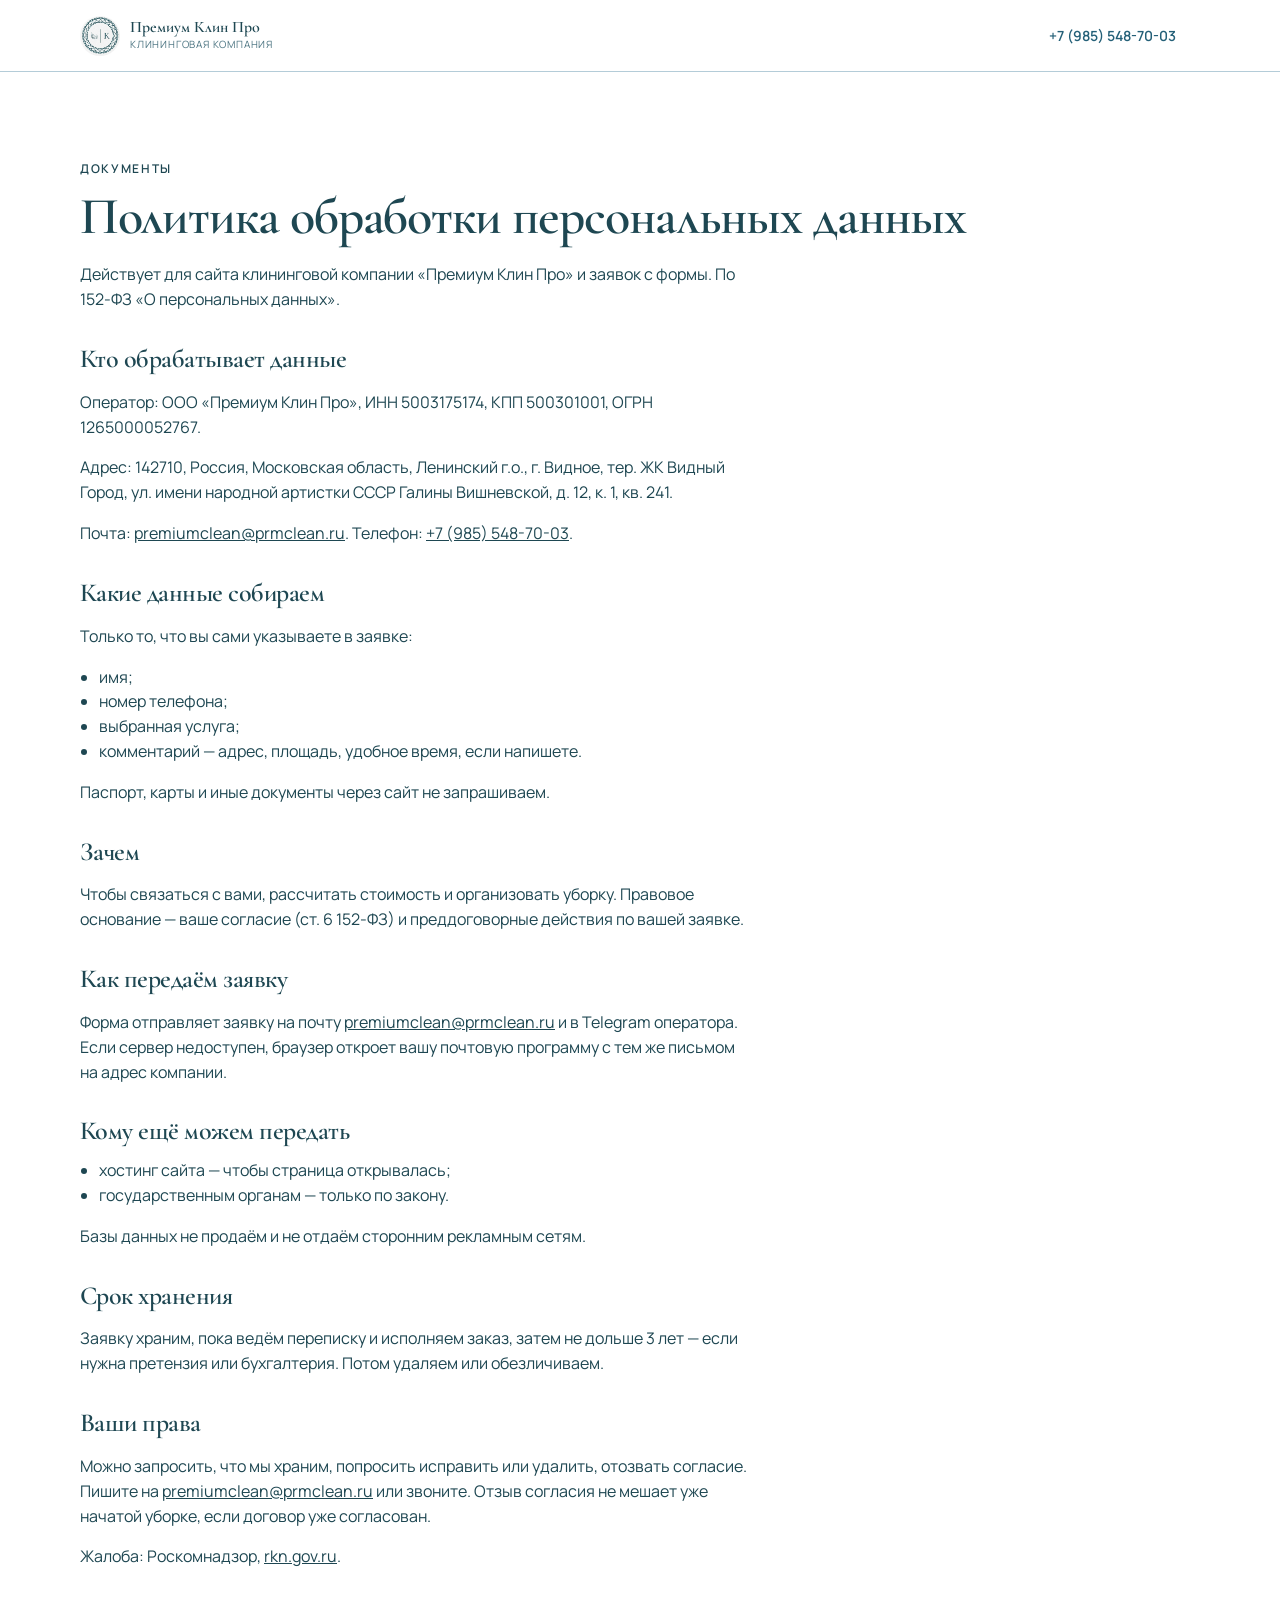
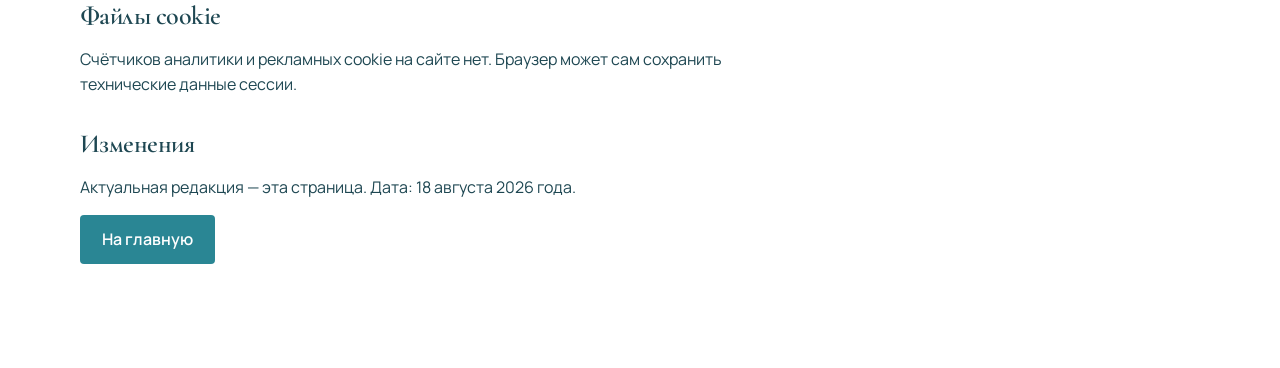
==== privacy.html @ 0f61fa1c "feat: заявка на почту, не в WhatsApp Co-authored-by: Cursor <cursoragent@cursor.com>" ====
<!DOCTYPE html>
<html lang="ru">
<head>
  <meta charset="utf-8" />
  <meta name="viewport" content="width=device-width, initial-scale=1" />
  <meta name="robots" content="noindex, nofollow" />
  <title>Политика персональных данных — Премиум Клин Про</title>
  <link rel="icon" href="img/favicon.svg" type="image/svg+xml" />
  <link rel="preconnect" href="https://fonts.googleapis.com" />
  <link rel="preconnect" href="https://fonts.gstatic.com" crossorigin />
  <link href="https://fonts.googleapis.com/css2?family=Cormorant+Garamond:wght@600&family=Manrope:wght@400;600&display=swap&subset=cyrillic" rel="stylesheet" />
  <link rel="stylesheet" href="css/styles.css?v=5" />
</head>
<body>
  <header class="header">
    <div class="container header__inner">
      <a class="logo" href="index.html">
        <img src="img/logo-mark.jpg" alt="" width="40" height="40" />
        <span class="logo__text">
          <span class="logo__name">Премиум Клин Про</span>
          <span class="logo__sub">Клининговая компания</span>
        </span>
      </a>
      <a class="header__phone" href="tel:+79855487003">+7 (985) 548-70-03</a>
    </div>
  </header>
  <main class="section section--white">
    <div class="container doc">
      <p class="eyebrow">Документы</p>
      <h1>Политика обработки персональных данных</h1>
      <p class="lead">Действует для сайта клининговой компании «Премиум Клин Про» и заявок с формы. По 152-ФЗ «О персональных данных».</p>

      <h2>Кто обрабатывает данные</h2>
      <p>Оператор: ООО «Премиум Клин Про», ИНН 5003175174, КПП 500301001, ОГРН 1265000052767.</p>
      <p>Адрес: 142710, Россия, Московская область, Ленинский г.о., г. Видное, тер. ЖК Видный Город, ул. имени народной артистки СССР Галины Вишневской, д. 12, к. 1, кв. 241.</p>
      <p>Почта: <a href="mailto:premiumclean@prmclean.ru">premiumclean@prmclean.ru</a>. Телефон: <a href="tel:+79855487003">+7 (985) 548-70-03</a>.</p>

      <h2>Какие данные собираем</h2>
      <p>Только то, что вы сами указываете в заявке:</p>
      <ul>
        <li>имя;</li>
        <li>номер телефона;</li>
        <li>выбранная услуга;</li>
        <li>комментарий — адрес, площадь, удобное время, если напишете.</li>
      </ul>
      <p>Паспорт, карты и иные документы через сайт не запрашиваем.</p>

      <h2>Зачем</h2>
      <p>Чтобы связаться с вами, рассчитать стоимость и организовать уборку. Правовое основание — ваше согласие (ст. 6 152-ФЗ) и преддоговорные действия по вашей заявке.</p>

      <h2>Как передаём заявку</h2>
      <p>Форма отправляет заявку на почту <a href="mailto:premiumclean@prmclean.ru">premiumclean@prmclean.ru</a> и в Telegram оператора. Если сервер недоступен, браузер откроет вашу почтовую программу с тем же письмом на адрес компании.</p>

      <h2>Кому ещё можем передать</h2>
      <ul>
        <li>хостинг сайта — чтобы страница открывалась;</li>
        <li>государственным органам — только по закону.</li>
      </ul>
      <p>Базы данных не продаём и не отдаём сторонним рекламным сетям.</p>

      <h2>Срок хранения</h2>
      <p>Заявку храним, пока ведём переписку и исполняем заказ, затем не дольше 3 лет — если нужна претензия или бухгалтерия. Потом удаляем или обезличиваем.</p>

      <h2>Ваши права</h2>
      <p>Можно запросить, что мы храним, попросить исправить или удалить, отозвать согласие. Пишите на <a href="mailto:premiumclean@prmclean.ru">premiumclean@prmclean.ru</a> или звоните. Отзыв согласия не мешает уже начатой уборке, если договор уже согласован.</p>
      <p>Жалоба: Роскомнадзор, <a href="https://rkn.gov.ru/">rkn.gov.ru</a>.</p>

      <h2>Файлы cookie</h2>
      <p>Счётчиков аналитики и рекламных cookie на сайте нет. Браузер может сам сохранить технические данные сессии.</p>

      <h2>Изменения</h2>
      <p>Актуальная редакция — эта страница. Дата: 18 августа 2026 года.</p>

      <p><a class="btn" href="index.html">На главную</a></p>
    </div>
  </main>
</body>
</html>
---- css/styles.css ----
:root {
  --brand: #2a8694;
  --brand-dark: #246078;
  --brand-mid: #4aa3b0;
  --brand-soft: #d4eef2;
  --wave: #b4d4dc;
  --paper: #eef7f9;
  --white: #fff;
  --ink: #1e4752;
  --muted: #4a7380;
  --line: #b4ccd8;
  --shadow: 0 12px 32px rgba(36, 96, 120, 0.1);
  --serif: "Cormorant Garamond", "Times New Roman", serif;
  --sans: "Manrope", "Segoe UI", sans-serif;
  --container: 1120px;
  --header-h: 64px;
  --radius: 4px;
  --gutter-fab: 64px;
}

*,
*::before,
*::after {
  box-sizing: border-box;
}

html {
  scroll-behavior: smooth;
}

html,
body {
  margin: 0;
  padding: 0;
}

body {
  font-family: var(--sans);
  color: var(--ink);
  background: var(--paper);
  line-height: 1.55;
  -webkit-font-smoothing: antialiased;
}

body.is-menu-open {
  overflow: hidden;
}

img {
  max-width: 100%;
  height: auto;
  display: block;
}

a {
  color: inherit;
}

button,
input,
select,
textarea {
  font: inherit;
}

.container {
  width: min(calc(100% - 32px), var(--container));
  margin-inline: auto;
}

.visually-hidden {
  position: absolute;
  width: 1px;
  height: 1px;
  padding: 0;
  margin: -1px;
  overflow: hidden;
  clip: rect(0, 0, 0, 0);
  border: 0;
}

.section {
  padding: 64px 0;
}

@media (max-width: 719px) {
  .section--brand {
    padding-bottom: calc(72px + var(--gutter-fab));
  }
}

.section--paper {
  background: var(--paper);
}

.section--white {
  background: var(--white);
}

.section--brand {
  background:
    radial-gradient(80% 90% at 100% 0%, #3d9aa8 0%, transparent 50%),
    linear-gradient(165deg, #246078 0%, #2a8694 100%);
  color: var(--white);
}

.eyebrow {
  margin: 0 0 8px;
  font-size: 12px;
  font-weight: 600;
  letter-spacing: 0.14em;
  text-transform: uppercase;
  color: var(--brand);
}

.section--brand .eyebrow {
  color: #c5e8ee;
}

.lead--on-brand {
  color: #d7eef2;
}

.contacts__title {
  margin: 0 0 8px;
  font-family: var(--serif);
  font-size: 24px;
  font-weight: 600;
}

.doc h2 {
  margin: 32px 0 12px;
  font-size: 26px;
}

.doc p,
.doc li {
  max-width: 42em;
  color: var(--ink);
}

.doc ul {
  margin: 0 0 16px;
  padding-left: 1.2em;
}

h1,
h2,
.display {
  font-family: var(--serif);
  font-weight: 600;
  letter-spacing: -0.02em;
  line-height: 1.15;
}

h1 {
  margin: 0 0 16px;
  font-size: clamp(32px, 7vw, 52px);
}

h2 {
  margin: 0 0 12px;
  font-size: clamp(28px, 5vw, 40px);
}

.lead {
  margin: 0 0 24px;
  color: var(--muted);
  max-width: 42em;
}

.btn {
  display: inline-flex;
  align-items: center;
  justify-content: center;
  min-height: 48px;
  padding: 12px 22px;
  border: 0;
  border-radius: var(--radius);
  background: var(--brand);
  color: var(--white);
  text-decoration: none;
  font-weight: 600;
  cursor: pointer;
}

.btn:hover {
  background: var(--brand-dark);
}

.btn--ghost {
  background: transparent;
  color: var(--brand-dark);
  border: 1px solid var(--brand);
}

.btn--ghost:hover {
  background: var(--brand-soft);
}

.btn--light {
  background: var(--white);
  color: var(--brand-dark);
}

.btn--light:hover {
  background: var(--brand-soft);
}

.btn-row {
  display: flex;
  flex-wrap: wrap;
  gap: 12px;
}

/* Header */

.header {
  position: sticky;
  top: 0;
  z-index: 40;
  height: var(--header-h);
  background: var(--white);
  border-bottom: 1px solid var(--line);
}

.header__inner {
  display: flex;
  align-items: center;
  justify-content: space-between;
  height: var(--header-h);
  gap: 12px;
}

.logo {
  display: flex;
  align-items: center;
  gap: 10px;
  text-decoration: none;
  min-width: 0;
}

.logo img {
  width: 40px;
  height: 40px;
  object-fit: cover;
  border-radius: 50%;
}

.logo__text {
  display: flex;
  flex-direction: column;
  min-width: 0;
}

.logo__name {
  font-family: var(--serif);
  font-size: 16px;
  font-weight: 600;
  line-height: 1.1;
}

.logo__sub {
  font-size: 10px;
  letter-spacing: 0.08em;
  text-transform: uppercase;
  color: var(--muted);
}

.header__phone {
  display: none;
  color: var(--brand-dark);
  text-decoration: none;
  font-weight: 600;
  font-size: 14px;
  white-space: nowrap;
}

.burger {
  width: 44px;
  height: 44px;
  border: 0;
  background: transparent;
  padding: 0;
  cursor: pointer;
}

.burger span,
.burger span::before,
.burger span::after {
  display: block;
  width: 22px;
  height: 2px;
  background: var(--ink);
  position: relative;
  margin: 0 auto;
}

.burger span::before,
.burger span::after {
  content: "";
  position: absolute;
  left: 0;
}

.burger span::before {
  top: -7px;
}

.burger span::after {
  top: 7px;
}

.nav-backdrop {
  display: none;
  position: fixed;
  inset: var(--header-h) 0 0;
  background: rgba(26, 47, 56, 0.45);
  z-index: 30;
}

.nav {
  display: none;
  position: fixed;
  top: var(--header-h);
  right: 0;
  bottom: 0;
  width: min(100%, 320px);
  background: var(--white);
  z-index: 35;
  padding: 24px 20px 96px;
  overflow: auto;
}

body.is-menu-open .nav,
body.is-menu-open .nav-backdrop {
  display: block;
}

.nav a {
  display: block;
  padding: 12px 0;
  text-decoration: none;
  border-bottom: 1px solid var(--brand-soft);
  font-weight: 500;
}

.nav a.btn {
  display: flex;
  align-items: center;
  justify-content: center;
  margin-top: 20px;
  padding: 12px 22px;
  border-bottom: 0;
  line-height: 1;
}

/* Hero */

.hero {
  position: relative;
  padding: 32px 0 72px;
  background:
    radial-gradient(90% 70% at 88% 12%, rgba(74, 163, 176, 0.22), transparent 58%),
    linear-gradient(180deg, #f7fcfd 0%, #e4f4f7 72%, #cfe8ee 100%);
  overflow: hidden;
}

.hero::after {
  content: "";
  position: absolute;
  left: 0;
  right: 0;
  bottom: -1px;
  height: 56px;
  background: url("data:image/svg+xml,%3Csvg xmlns='http://www.w3.org/2000/svg' viewBox='0 0 1440 80' preserveAspectRatio='none'%3E%3Cpath fill='%23ffffff' d='M0 48c240 32 480-32 720-8s480-32 720 0v40H0z'/%3E%3C/svg%3E") center / 100% 100% no-repeat;
  pointer-events: none;
}

.hero__grid {
  display: grid;
  gap: 28px;
}

.hero__mark {
  width: min(220px, 56vw);
  margin: 0 auto;
  border-radius: 50%;
}

.hero__price {
  margin: 0 0 20px;
  font-size: 18px;
  font-weight: 600;
}

.hero__price strong {
  color: var(--brand);
}

.hero__note {
  margin: 16px 0 0;
  font-size: 13px;
  color: var(--muted);
}

/* Cards */

.grid-3,
.grid-2 {
  display: grid;
  gap: 16px;
}

.card {
  min-width: 0;
  padding: 20px;
  background: var(--white);
  border: 1px solid var(--line);
}

.section--white .card {
  background: var(--paper);
}

.card h3 {
  margin: 0 0 8px;
  font-family: var(--serif);
  font-size: 22px;
  font-weight: 600;
}

.card p {
  margin: 0;
  color: var(--muted);
  font-size: 14px;
}

.card .from {
  display: block;
  margin-top: 12px;
  font-weight: 600;
  color: var(--brand);
}

/* Prices */

.price-block + .price-block {
  margin-top: 32px;
}

.price-block h3 {
  margin: 0 0 12px;
  font-family: var(--serif);
  font-size: 24px;
}

.price-row {
  display: grid;
  grid-template-columns: auto minmax(0, 1fr) auto;
  gap: 8px;
  align-items: baseline;
  padding: 8px 0;
  min-width: 0;
}

.price-row span:first-child {
  min-width: 0;
}

.price-row .dots {
  border-bottom: 1px dotted var(--line);
  min-width: 12px;
}

.price-row .sum {
  font-weight: 600;
  white-space: nowrap;
}

.price-note {
  margin: 16px 0 0;
  font-size: 13px;
  color: var(--muted);
}

/* Why */

.why-list {
  display: grid;
  gap: 12px;
  margin: 0;
  padding: 0;
  list-style: none;
}

.why-list li {
  display: grid;
  grid-template-columns: 28px 1fr;
  gap: 12px;
  align-items: start;
  min-width: 0;
}

.why-list i {
  width: 28px;
  height: 28px;
  border-radius: 50%;
  background: var(--brand-soft);
  color: var(--brand);
  font-style: normal;
  font-size: 14px;
  font-weight: 700;
  display: grid;
  place-items: center;
}

/* Steps */

.steps {
  display: grid;
  gap: 16px;
  margin: 0;
  padding: 0;
  list-style: none;
  counter-reset: step;
}

.steps li {
  min-width: 0;
  padding: 20px;
  background: var(--white);
  border: 1px solid var(--line);
  counter-increment: step;
}

.steps li::before {
  content: counter(step, decimal-leading-zero);
  display: block;
  margin-bottom: 8px;
  font-family: var(--serif);
  font-size: 28px;
  color: var(--brand);
}

/* Form */

.form {
  display: grid;
  gap: 12px;
}

.form label {
  display: grid;
  gap: 6px;
  font-size: 13px;
  font-weight: 600;
}

.form input,
.form select,
.form textarea {
  width: 100%;
  min-height: 48px;
  padding: 12px 14px;
  border: 1px solid var(--line);
  border-radius: var(--radius);
  background: var(--white);
  color: var(--ink);
}

.form textarea {
  min-height: 96px;
  resize: vertical;
}

.form__check {
  display: flex;
  gap: 10px;
  align-items: flex-start;
  font-weight: 400;
  color: var(--muted);
}

.section--brand .form__check {
  color: #e8f6f8;
}

.section--brand .form__check a {
  color: #fff;
  text-decoration: underline;
  text-underline-offset: 2px;
}

.form__check input {
  width: 18px;
  height: 18px;
  min-height: 0;
  margin-top: 2px;
}

.form__status {
  min-height: 1.4em;
  font-size: 14px;
}

.form__status.is-ok {
  color: #2a6a4a;
}

.form__status.is-err {
  color: #8a2a2a;
}

.section--brand .form__status.is-ok {
  color: #e5fff0;
}

.section--brand .form__status.is-err {
  color: #ffd6d6;
}

/* Contacts */

.contacts {
  display: grid;
  gap: 24px;
}

.contacts a {
  color: var(--brand-dark);
}

.req {
  margin: 0;
  font-size: 13px;
  color: var(--muted);
}

.req dt {
  font-weight: 600;
  color: var(--ink);
  margin-top: 10px;
}

.req dd {
  margin: 0;
}

/* Footer */

.footer {
  padding: 28px 0 calc(28px + var(--gutter-fab));
  background: linear-gradient(165deg, #1e5c6c 0%, #246078 55%, #2a8694 100%);
  color: #d7eef2;
  font-size: 13px;
}

.footer a {
  color: #fff;
}

.footer__top {
  display: grid;
  gap: 16px;
}

.footer__legal {
  margin: 16px 0 0;
  opacity: 0.8;
}

/* Sticky mobile bar */

.sticky-bar {
  position: fixed;
  left: 0;
  right: 0;
  bottom: 0;
  z-index: 25;
  display: grid;
  grid-template-columns: 1fr 1fr;
  gap: 8px;
  padding: 10px 16px calc(10px + env(safe-area-inset-bottom));
  background: var(--white);
  border-top: 1px solid var(--line);
}

.sticky-bar .btn {
  min-height: 44px;
  width: 100%;
}

@media (min-width: 720px) {
  :root {
    --header-h: 72px;
  }

  .section {
    padding: 88px 0;
  }

  .hero {
    padding: 56px 0 80px;
  }

  .hero__grid {
    grid-template-columns: 1.1fr 0.9fr;
    align-items: center;
  }

  .hero__mark {
    width: min(340px, 100%);
  }

  .grid-2 {
    grid-template-columns: 1fr 1fr;
  }

  .grid-3 {
    grid-template-columns: repeat(3, minmax(0, 1fr));
  }

  .steps {
    grid-template-columns: repeat(3, minmax(0, 1fr));
  }

  .contacts {
    grid-template-columns: 1.1fr 0.9fr;
  }

  .header__phone {
    display: inline;
    margin-left: auto;
    margin-right: 16px;
  }

  .burger {
    display: none;
  }

  .nav-backdrop {
    display: none !important;
  }

  .nav {
    display: flex;
    position: static;
    width: auto;
    padding: 0;
    overflow: visible;
    align-items: center;
    gap: 20px;
  }

  .nav a {
    display: inline;
    padding: 0;
    border: 0;
    font-size: 14px;
  }

  .nav a.btn {
    display: inline-flex;
    margin: 0;
    min-height: 40px;
    padding: 0 16px;
  }

  .section--brand {
    padding-bottom: 88px;
  }

  .sticky-bar {
    display: none;
  }

  .footer {
    padding-bottom: 28px;
  }

  .footer__top {
    grid-template-columns: 1fr auto;
    align-items: start;
  }
}

@media (min-width: 1024px) {
  .header__phone {
    margin-right: 24px;
  }
}
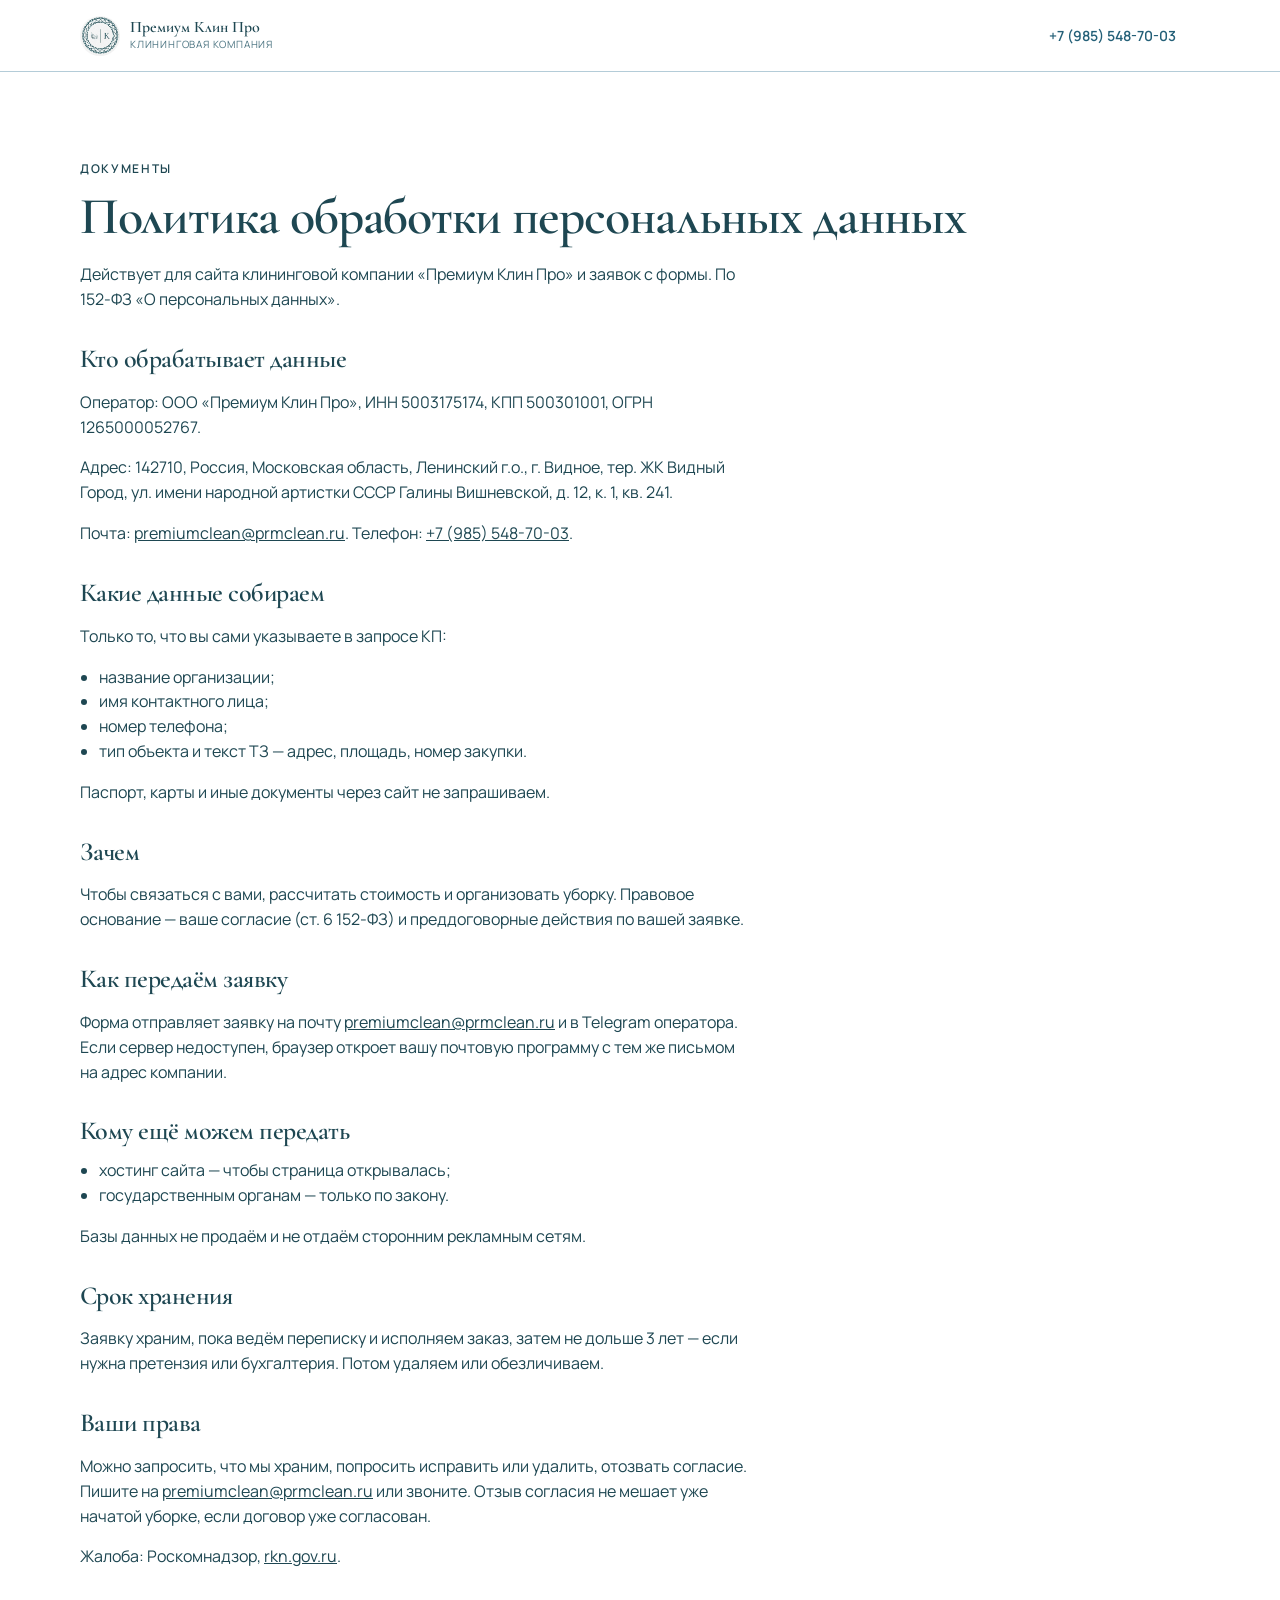
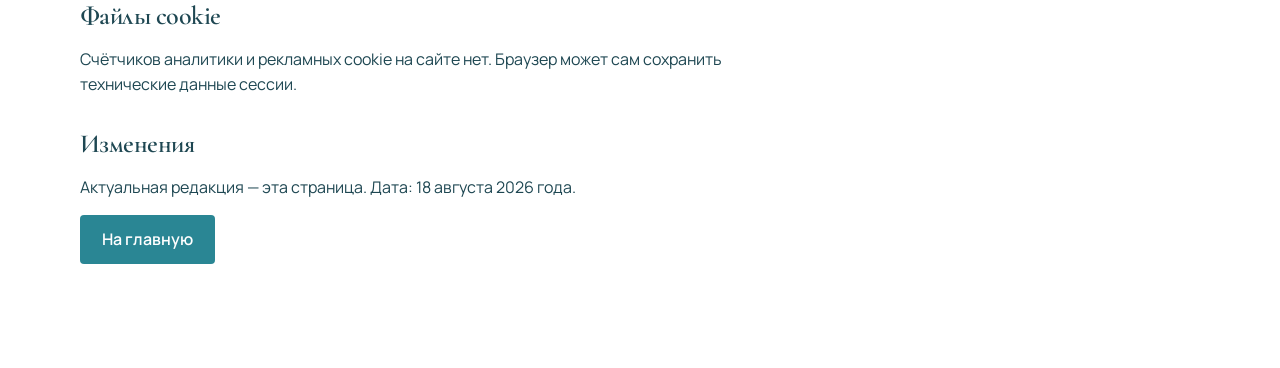
==== commit 48fc313a: "feat: визитка под госзаказчиков и тендеры Co-authored-by: Cursor <cursoragent@cursor.com>" ====
--- a/privacy.html
+++ b/privacy.html
@@ -9,7 +9,7 @@
   <link rel="preconnect" href="https://fonts.googleapis.com" />
   <link rel="preconnect" href="https://fonts.gstatic.com" crossorigin />
   <link href="https://fonts.googleapis.com/css2?family=Cormorant+Garamond:wght@600&family=Manrope:wght@400;600&display=swap&subset=cyrillic" rel="stylesheet" />
-  <link rel="stylesheet" href="css/styles.css?v=5" />
+  <link rel="stylesheet" href="css/styles.css?v=7" />
 </head>
 <body>
   <header class="header">
@@ -36,12 +36,12 @@
       <p>Почта: <a href="mailto:premiumclean@prmclean.ru">premiumclean@prmclean.ru</a>. Телефон: <a href="tel:+79855487003">+7 (985) 548-70-03</a>.</p>
 
       <h2>Какие данные собираем</h2>
-      <p>Только то, что вы сами указываете в заявке:</p>
+      <p>Только то, что вы сами указываете в запросе КП:</p>
       <ul>
-        <li>имя;</li>
+        <li>название организации;</li>
+        <li>имя контактного лица;</li>
         <li>номер телефона;</li>
-        <li>выбранная услуга;</li>
-        <li>комментарий — адрес, площадь, удобное время, если напишете.</li>
+        <li>тип объекта и текст ТЗ — адрес, площадь, номер закупки.</li>
       </ul>
       <p>Паспорт, карты и иные документы через сайт не запрашиваем.</p>
 
--- a/css/styles.css
+++ b/css/styles.css
@@ -388,6 +388,13 @@
   border-radius: 50%;
 }
 
+.hero__facts {
+  margin: 0 0 16px;
+  font-size: 13px;
+  color: var(--muted);
+  letter-spacing: 0.01em;
+}
+
 .hero__price {
   margin: 0 0 20px;
   font-size: 18px;
@@ -439,6 +446,26 @@
 .card .from {
   display: block;
   margin-top: 12px;
+  font-weight: 600;
+  color: var(--brand);
+}
+
+a.card.doc-file {
+  text-decoration: none;
+  color: inherit;
+}
+
+a.card.doc-file:hover {
+  border-color: var(--brand);
+}
+
+.doc-file__links {
+  display: flex;
+  gap: 16px;
+  margin: 12px 0 0;
+}
+
+.doc-file__links a {
   font-weight: 600;
   color: var(--brand);
 }
@@ -548,6 +575,17 @@
 .form {
   display: grid;
   gap: 12px;
+}
+
+.form--narrow {
+  max-width: 560px;
+}
+
+.price-more {
+  display: inline-block;
+  margin-top: 16px;
+  font-weight: 600;
+  color: var(--brand);
 }
 
 .form label {
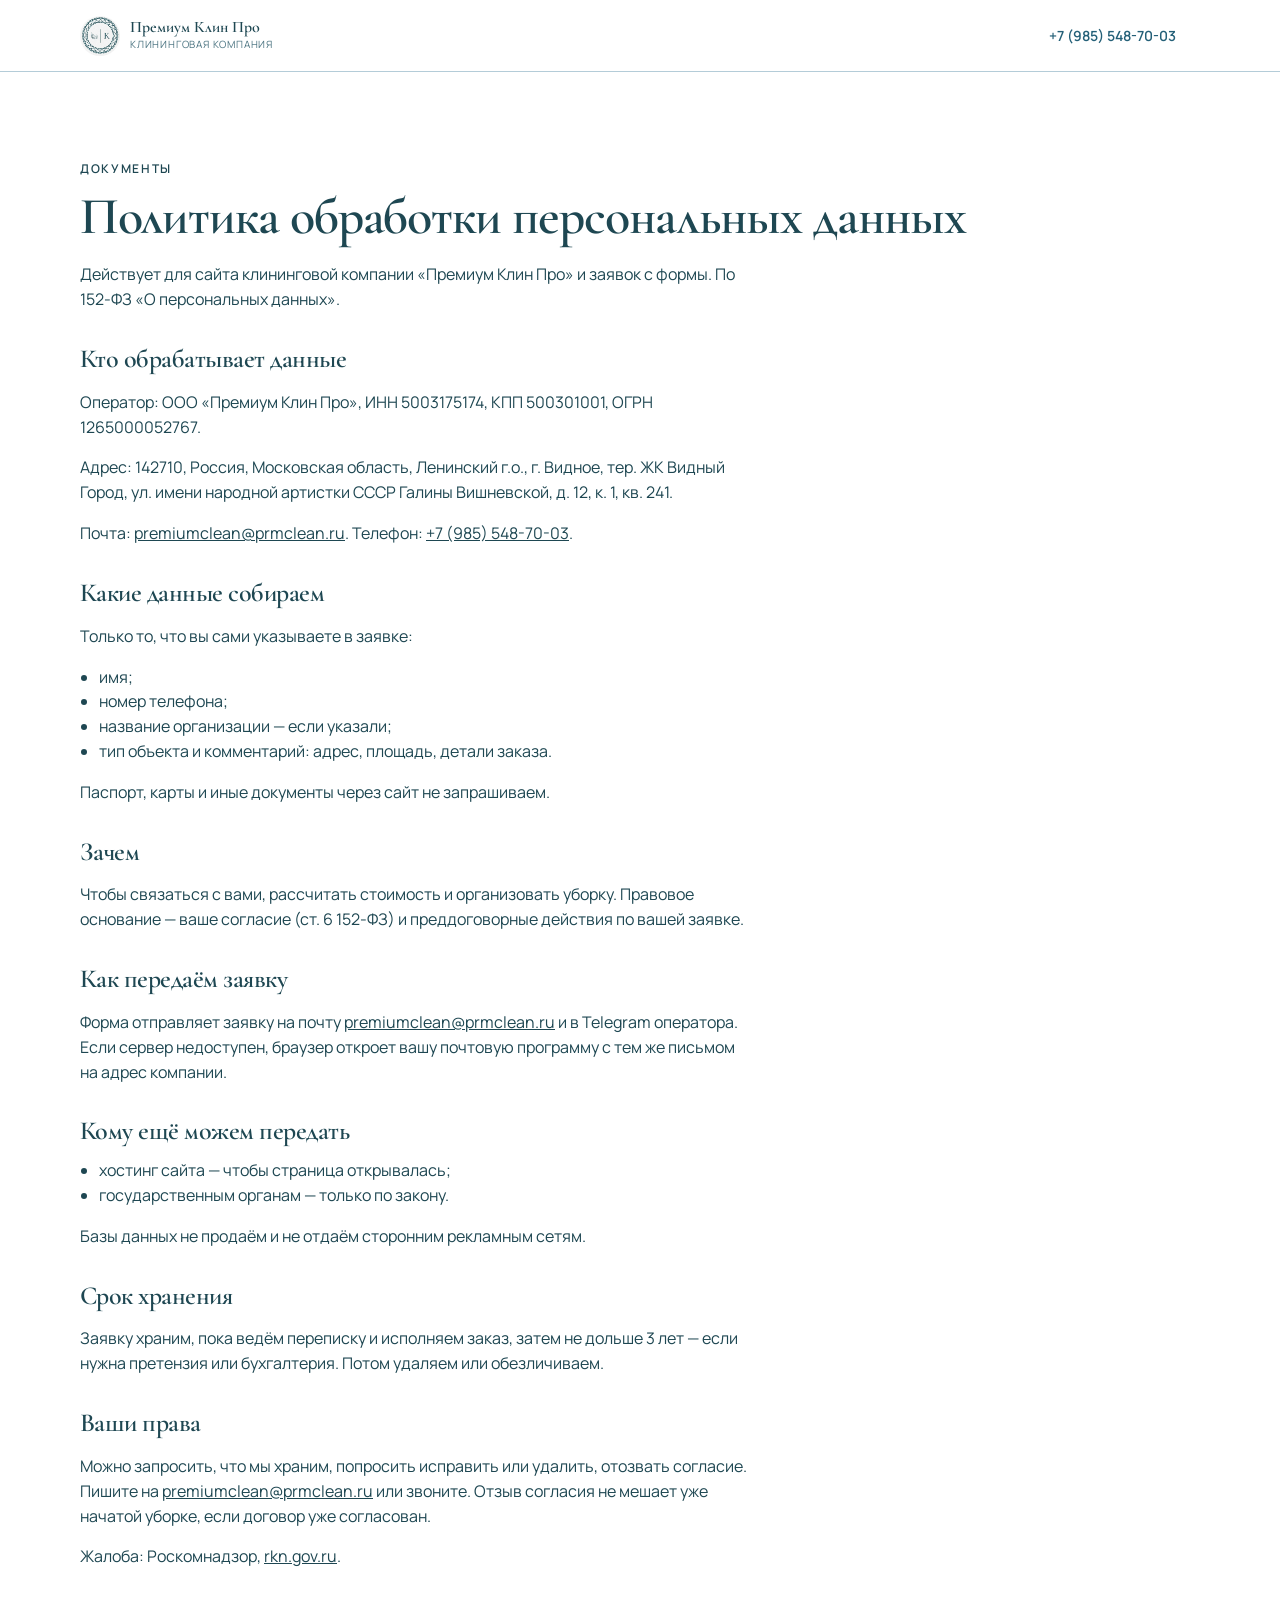
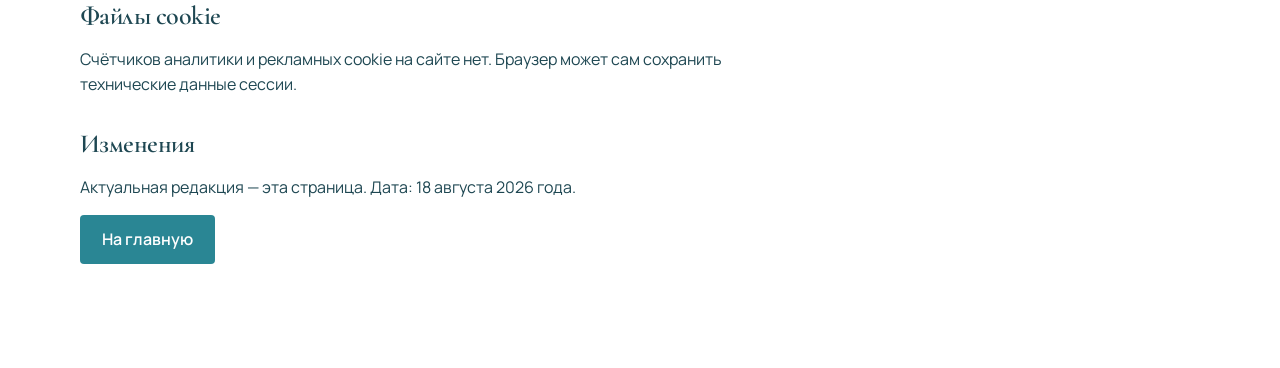
==== commit 0868bad2: "feat: смешанная визитка для частных и организаций Co-authored-by: Cursor <cursoragent@cursor.com>" ====
--- a/privacy.html
+++ b/privacy.html
@@ -9,7 +9,7 @@
   <link rel="preconnect" href="https://fonts.googleapis.com" />
   <link rel="preconnect" href="https://fonts.gstatic.com" crossorigin />
   <link href="https://fonts.googleapis.com/css2?family=Cormorant+Garamond:wght@600&family=Manrope:wght@400;600&display=swap&subset=cyrillic" rel="stylesheet" />
-  <link rel="stylesheet" href="css/styles.css?v=7" />
+  <link rel="stylesheet" href="css/styles.css?v=8" />
 </head>
 <body>
   <header class="header">
@@ -36,12 +36,12 @@
       <p>Почта: <a href="mailto:premiumclean@prmclean.ru">premiumclean@prmclean.ru</a>. Телефон: <a href="tel:+79855487003">+7 (985) 548-70-03</a>.</p>
 
       <h2>Какие данные собираем</h2>
-      <p>Только то, что вы сами указываете в запросе КП:</p>
+      <p>Только то, что вы сами указываете в заявке:</p>
       <ul>
-        <li>название организации;</li>
-        <li>имя контактного лица;</li>
+        <li>имя;</li>
         <li>номер телефона;</li>
-        <li>тип объекта и текст ТЗ — адрес, площадь, номер закупки.</li>
+        <li>название организации — если указали;</li>
+        <li>тип объекта и комментарий: адрес, площадь, детали заказа.</li>
       </ul>
       <p>Паспорт, карты и иные документы через сайт не запрашиваем.</p>
 
--- a/css/styles.css
+++ b/css/styles.css
@@ -395,20 +395,32 @@
   letter-spacing: 0.01em;
 }
 
-.hero__price {
+.hero__price,
+.hero__prices {
+  margin: 0 0 8px;
+  font-size: 18px;
+  font-weight: 600;
+}
+
+.hero__prices {
+  display: flex;
+  flex-wrap: wrap;
+  gap: 8px 24px;
+}
+
+.hero__prices p {
+  margin: 0;
+}
+
+.hero__price strong,
+.hero__prices strong {
+  color: var(--brand);
+}
+
+.hero__note {
   margin: 0 0 20px;
-  font-size: 18px;
-  font-weight: 600;
-}
-
-.hero__price strong {
-  color: var(--brand);
-}
-
-.hero__note {
-  margin: 16px 0 0;
-  font-size: 13px;
-  color: var(--muted);
+  font-size: 14px;
+  color: var(--brand-dark);
 }
 
 /* Cards */
@@ -593,6 +605,11 @@
   gap: 6px;
   font-size: 13px;
   font-weight: 600;
+}
+
+.form__hint {
+  font-weight: 400;
+  color: #c5e8ee;
 }
 
 .form input,
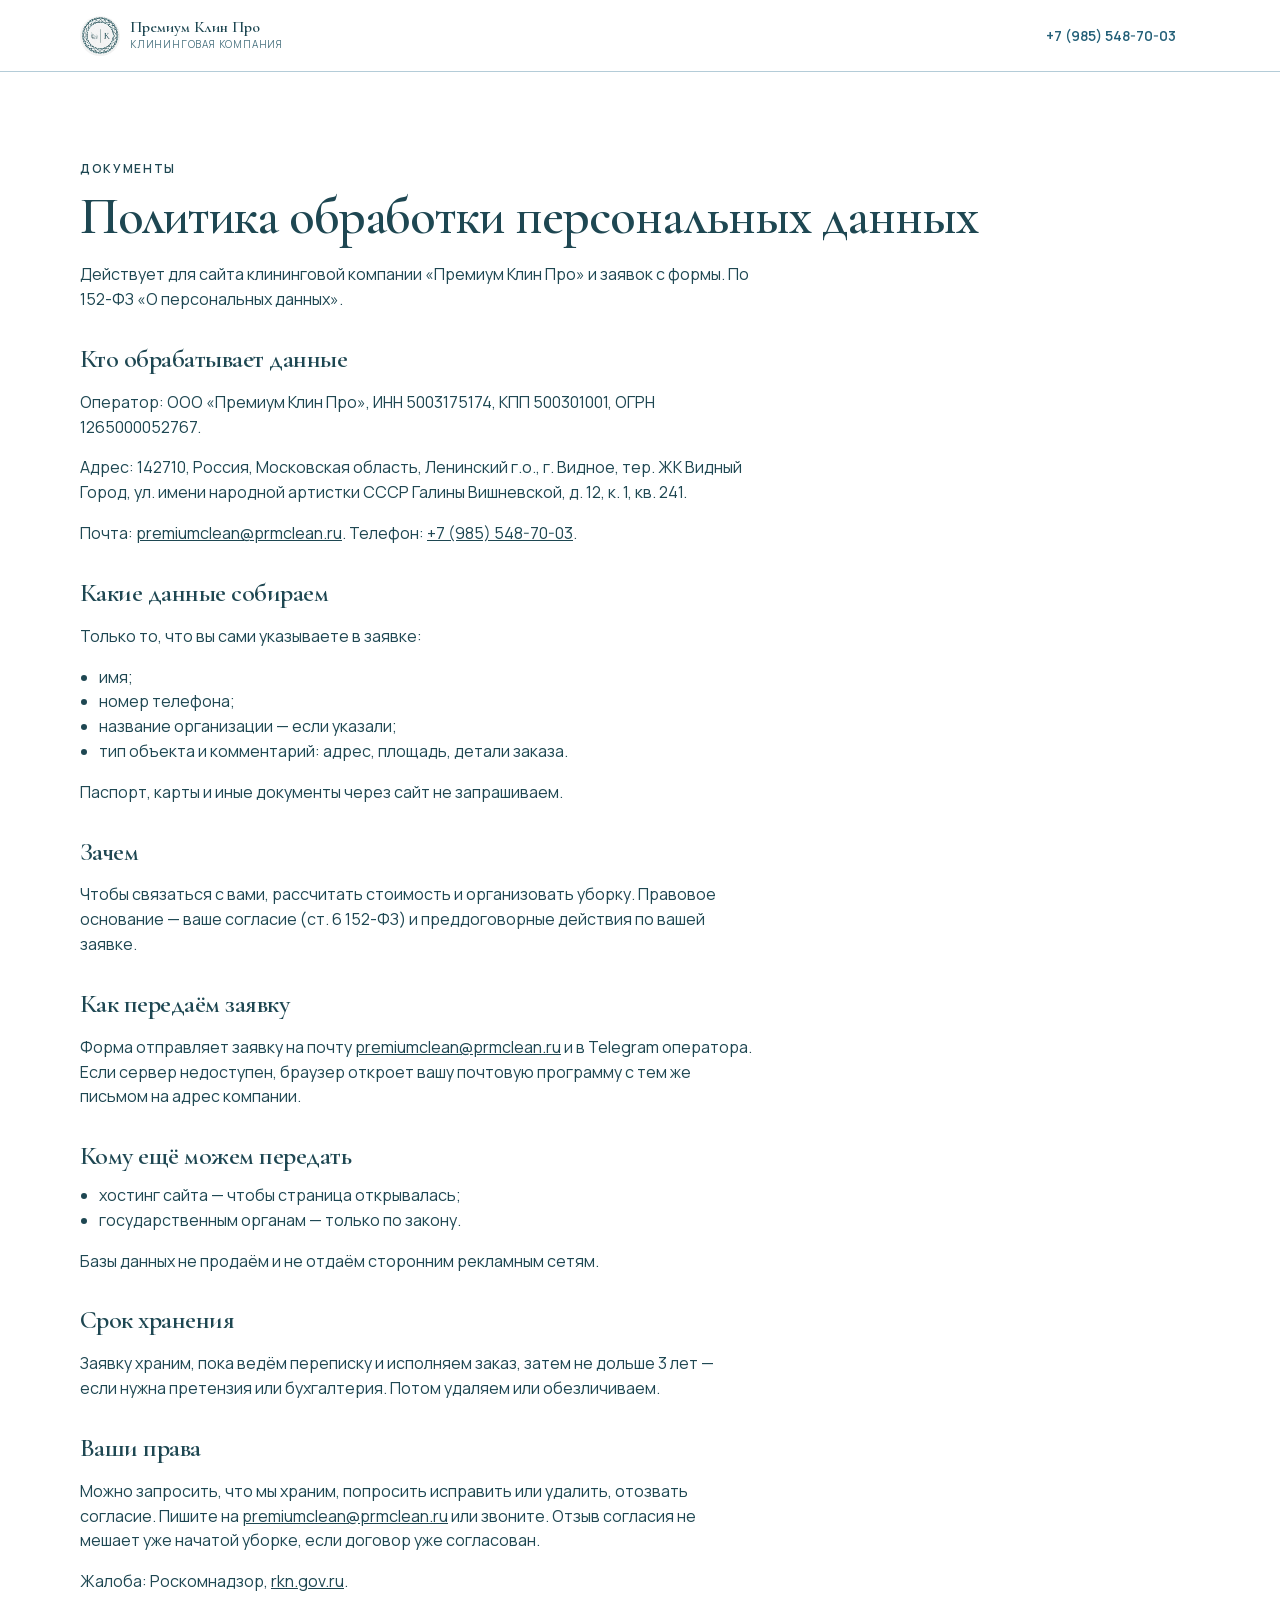
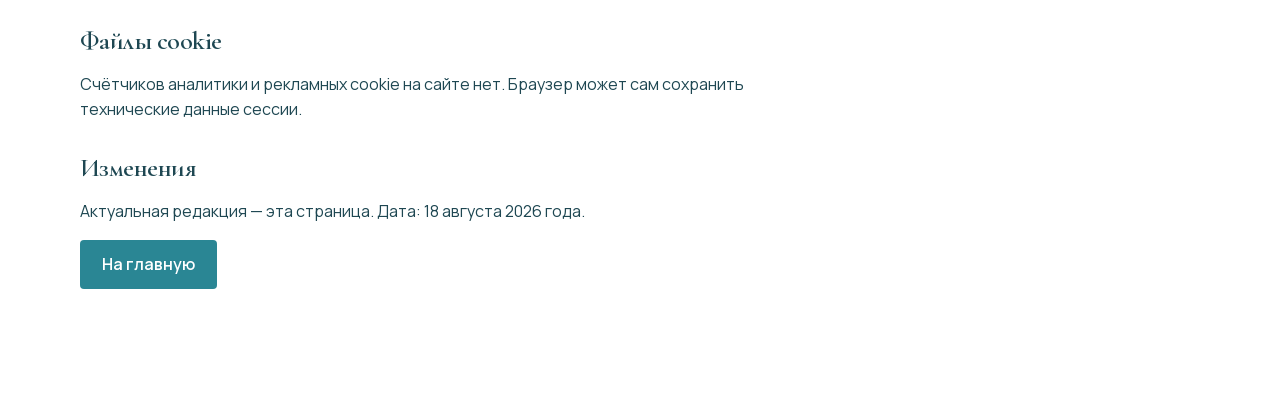
==== commit b6800ce7: "fix: свои шрифты без скачка при обновлении Co-authored-by: Cursor <cursoragent@cursor.com>" ====
--- a/privacy.html
+++ b/privacy.html
@@ -6,10 +6,13 @@
   <meta name="robots" content="noindex, nofollow" />
   <title>Политика персональных данных — Премиум Клин Про</title>
   <link rel="icon" href="img/favicon.svg" type="image/svg+xml" />
-  <link rel="preconnect" href="https://fonts.googleapis.com" />
-  <link rel="preconnect" href="https://fonts.gstatic.com" crossorigin />
-  <link href="https://fonts.googleapis.com/css2?family=Cormorant+Garamond:wght@600&family=Manrope:wght@400;600&display=swap&subset=cyrillic" rel="stylesheet" />
-  <link rel="stylesheet" href="css/styles.css?v=8" />
+  <link rel="preload" href="fonts/manrope-400-cyrillic.woff2" as="font" type="font/woff2" crossorigin />
+  <link rel="preload" href="fonts/manrope-400-latin.woff2" as="font" type="font/woff2" crossorigin />
+  <link rel="preload" href="fonts/manrope-600-cyrillic.woff2" as="font" type="font/woff2" crossorigin />
+  <link rel="preload" href="fonts/manrope-600-latin.woff2" as="font" type="font/woff2" crossorigin />
+  <link rel="preload" href="fonts/cormorant-cyrillic.woff2" as="font" type="font/woff2" crossorigin />
+  <link rel="preload" href="fonts/cormorant-latin.woff2" as="font" type="font/woff2" crossorigin />
+  <link rel="stylesheet" href="css/styles.css?v=11" />
 </head>
 <body>
   <header class="header">
--- a/css/styles.css
+++ b/css/styles.css
@@ -1,3 +1,57 @@
+@font-face {
+  font-family: Manrope;
+  font-style: normal;
+  font-weight: 400;
+  font-display: optional;
+  src: url("../fonts/manrope-400-cyrillic.woff2") format("woff2");
+  unicode-range: U+0301, U+0400-045F, U+0490-0491, U+04B0-04B1, U+2116;
+}
+
+@font-face {
+  font-family: Manrope;
+  font-style: normal;
+  font-weight: 400;
+  font-display: optional;
+  src: url("../fonts/manrope-400-latin.woff2") format("woff2");
+  unicode-range: U+0000-00FF, U+0131, U+0152-0153, U+02BB-02BC, U+02C6, U+02DA, U+02DC, U+0304, U+0308, U+0329, U+2000-206F, U+20AC, U+2122, U+2191, U+2193, U+2212, U+2215, U+FEFF, U+FFFD;
+}
+
+@font-face {
+  font-family: Manrope;
+  font-style: normal;
+  font-weight: 600;
+  font-display: optional;
+  src: url("../fonts/manrope-600-cyrillic.woff2") format("woff2");
+  unicode-range: U+0301, U+0400-045F, U+0490-0491, U+04B0-04B1, U+2116;
+}
+
+@font-face {
+  font-family: Manrope;
+  font-style: normal;
+  font-weight: 600;
+  font-display: optional;
+  src: url("../fonts/manrope-600-latin.woff2") format("woff2");
+  unicode-range: U+0000-00FF, U+0131, U+0152-0153, U+02BB-02BC, U+02C6, U+02DA, U+02DC, U+0304, U+0308, U+0329, U+2000-206F, U+20AC, U+2122, U+2191, U+2193, U+2212, U+2215, U+FEFF, U+FFFD;
+}
+
+@font-face {
+  font-family: "Cormorant Garamond";
+  font-style: normal;
+  font-weight: 600;
+  font-display: optional;
+  src: url("../fonts/cormorant-cyrillic.woff2") format("woff2");
+  unicode-range: U+0301, U+0400-045F, U+0490-0491, U+04B0-04B1, U+2116;
+}
+
+@font-face {
+  font-family: "Cormorant Garamond";
+  font-style: normal;
+  font-weight: 600;
+  font-display: optional;
+  src: url("../fonts/cormorant-latin.woff2") format("woff2");
+  unicode-range: U+0000-00FF, U+0131, U+0152-0153, U+02BB-02BC, U+02C6, U+02DA, U+02DC, U+0304, U+0308, U+0329, U+2000-206F, U+20AC, U+2122, U+2191, U+2193, U+2212, U+2215, U+FEFF, U+FFFD;
+}
+
 :root {
   --brand: #2a8694;
   --brand-dark: #246078;
@@ -117,8 +171,9 @@
   color: #c5e8ee;
 }
 
+.section--brand .lead,
 .lead--on-brand {
-  color: #d7eef2;
+  color: #e8f6f8;
 }
 
 .contacts__title {
@@ -342,7 +397,7 @@
   padding: 12px 0;
   text-decoration: none;
   border-bottom: 1px solid var(--brand-soft);
-  font-weight: 500;
+  font-weight: 600;
 }
 
 .nav a.btn {
@@ -549,7 +604,7 @@
   color: var(--brand);
   font-style: normal;
   font-size: 14px;
-  font-weight: 700;
+  font-weight: 600;
   display: grid;
   place-items: center;
 }
@@ -586,46 +641,80 @@
 
 .form {
   display: grid;
-  gap: 12px;
-}
-
-.form--narrow {
+  gap: 16px;
+}
+
+.form--card {
   max-width: 560px;
-}
-
-.price-more {
-  display: inline-block;
-  margin-top: 16px;
-  font-weight: 600;
-  color: var(--brand);
+  padding: 24px;
+  background: var(--paper);
+  color: var(--ink);
+  border: 1px solid rgba(255, 255, 255, 0.28);
+  box-shadow: var(--shadow);
+}
+
+.form__row {
+  display: grid;
+  gap: 16px;
 }
 
 .form label {
   display: grid;
-  gap: 6px;
+  gap: 8px;
   font-size: 13px;
   font-weight: 600;
+  min-width: 0;
+  color: var(--ink);
+}
+
+.form__caption {
+  display: flex;
+  align-items: baseline;
+  flex-wrap: wrap;
+  gap: 8px;
 }
 
 .form__hint {
   font-weight: 400;
-  color: #c5e8ee;
+  font-size: 12px;
+  color: var(--muted);
 }
 
 .form input,
 .form select,
 .form textarea {
   width: 100%;
-  min-height: 48px;
-  padding: 12px 14px;
+  min-height: 44px;
+  padding: 10px 12px;
   border: 1px solid var(--line);
   border-radius: var(--radius);
   background: var(--white);
   color: var(--ink);
 }
 
+.form input::placeholder,
+.form textarea::placeholder {
+  color: #7a9aa3;
+}
+
+.form select {
+  appearance: none;
+  background-image: url("data:image/svg+xml,%3Csvg xmlns='http://www.w3.org/2000/svg' width='12' height='8' viewBox='0 0 12 8'%3E%3Cpath fill='%23246078' d='M1 1.5 6 6.5 11 1.5'/%3E%3C/svg%3E");
+  background-repeat: no-repeat;
+  background-position: right 14px center;
+  padding-right: 40px;
+}
+
+.form input:focus,
+.form select:focus,
+.form textarea:focus {
+  outline: 2px solid var(--brand);
+  outline-offset: 1px;
+  border-color: var(--brand);
+}
+
 .form textarea {
-  min-height: 96px;
+  min-height: 88px;
   resize: vertical;
 }
 
@@ -637,12 +726,8 @@
   color: var(--muted);
 }
 
-.section--brand .form__check {
-  color: #e8f6f8;
-}
-
-.section--brand .form__check a {
-  color: #fff;
+.form__check a {
+  color: var(--brand-dark);
   text-decoration: underline;
   text-underline-offset: 2px;
 }
@@ -652,10 +737,16 @@
   height: 18px;
   min-height: 0;
   margin-top: 2px;
+  accent-color: var(--brand);
+}
+
+.form .btn {
+  width: 100%;
 }
 
 .form__status {
   min-height: 1.4em;
+  margin: 0;
   font-size: 14px;
 }
 
@@ -667,12 +758,21 @@
   color: #8a2a2a;
 }
 
-.section--brand .form__status.is-ok {
-  color: #e5fff0;
-}
-
-.section--brand .form__status.is-err {
-  color: #ffd6d6;
+.price-more {
+  display: inline-block;
+  margin-top: 16px;
+  font-weight: 600;
+  color: var(--brand);
+}
+
+@media (min-width: 560px) {
+  .form--card {
+    padding: 28px;
+  }
+
+  .form__row {
+    grid-template-columns: 1fr 1fr;
+  }
 }
 
 /* Contacts */
